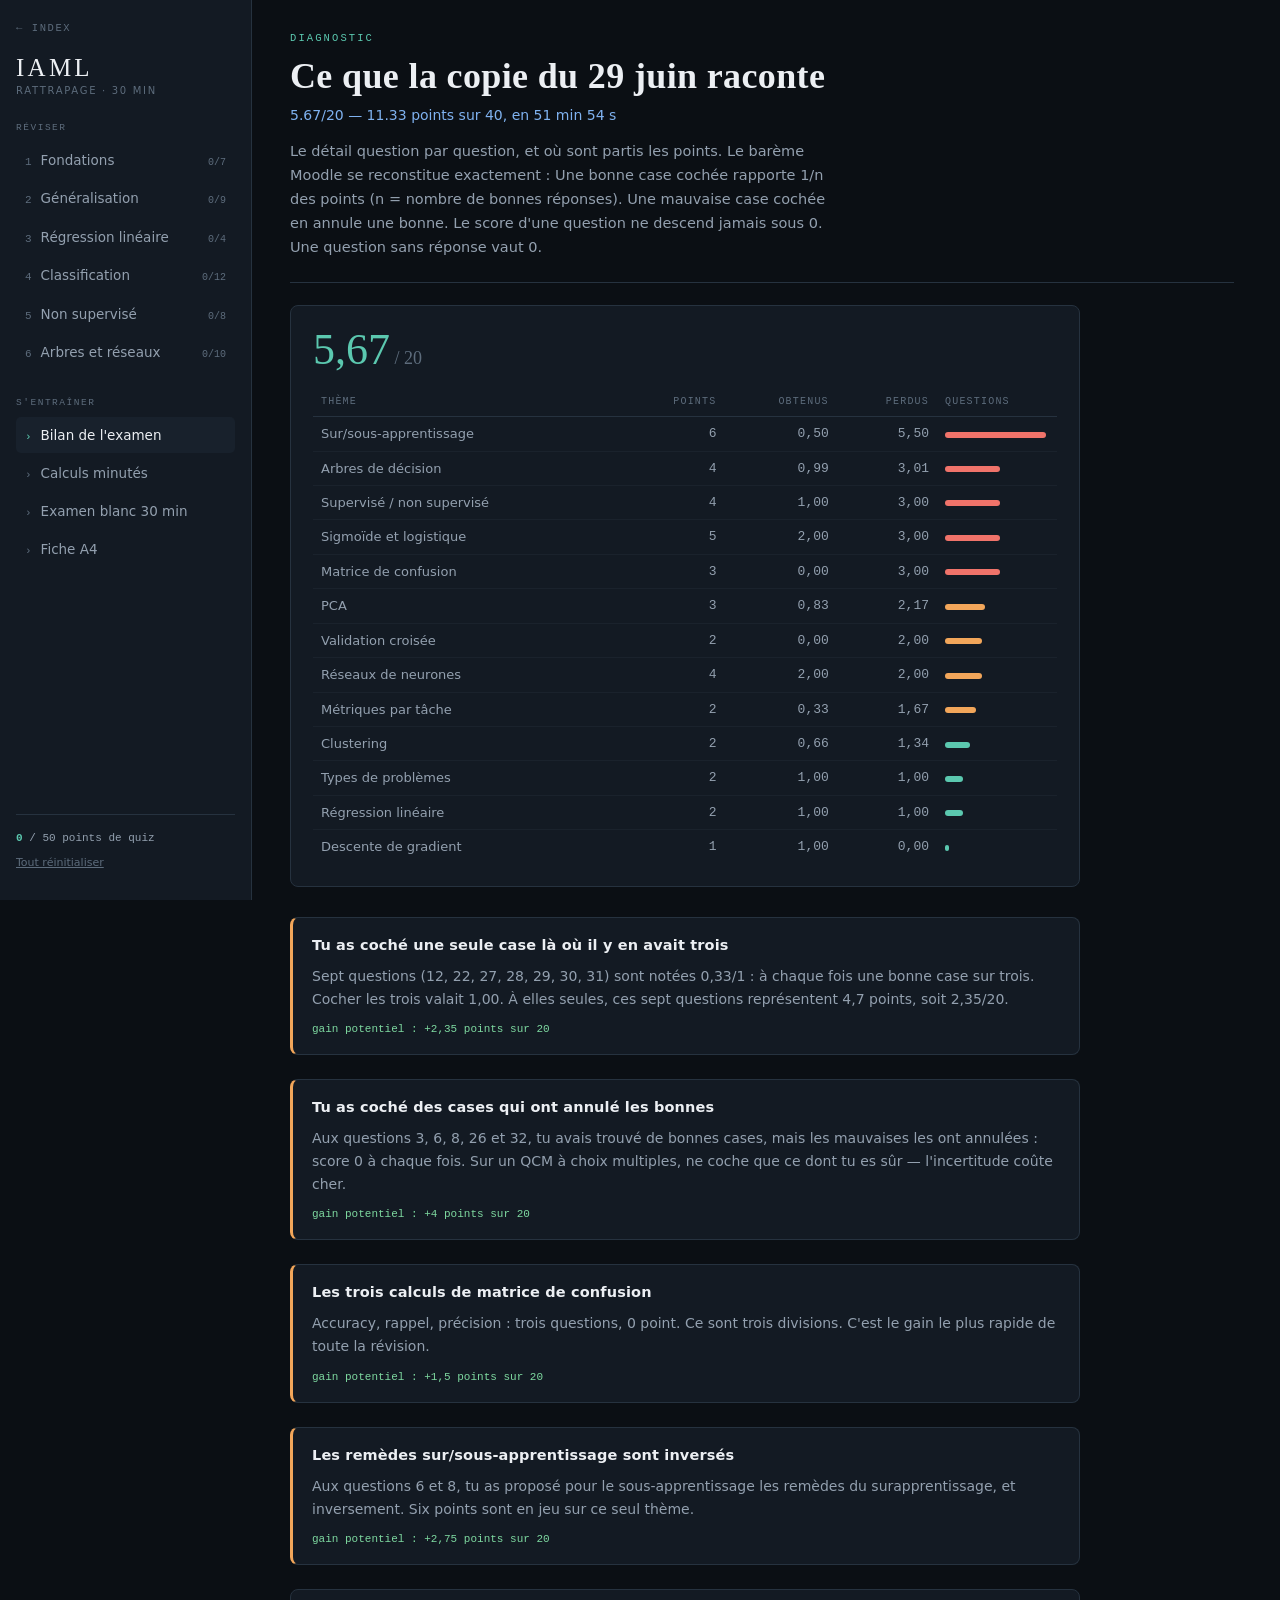
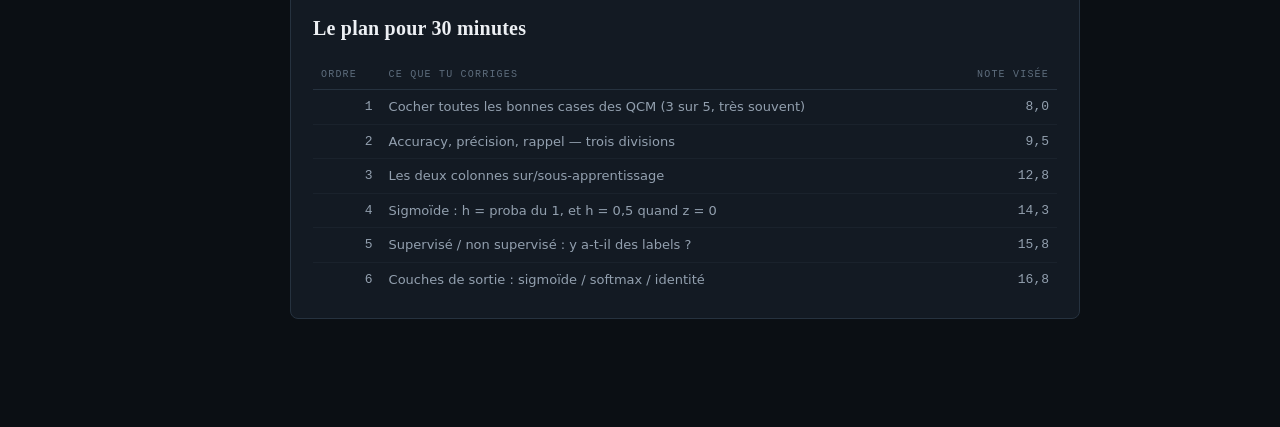
==== iaml/index.html @ ef94db61 "feat: split iaml into a folder with one page per chapter" ====
<!doctype html>
<html lang="fr">
<head>
<meta charset="utf-8">
<meta name="viewport" content="width=device-width,initial-scale=1">
<title>IAML — révision pour le rattrapage</title>
<meta name="description" content="Révision ciblée IAML : 25 fiches, 50 questions dont 36 tombées à l'examen, calculs minutés, examen blanc de 30 minutes et fiche A4.">
<link rel="stylesheet" href="style.css">
</head>
<body data-view="bilan">
<div class="shell">
<aside class="rail"></aside>
<main class="stage"></main>
</div>
<script src="data.js"></script>
<script src="app.js"></script>
</body>
</html>
---- iaml/style.css ----
*,*::before,*::after{box-sizing:border-box}
:root{
  --bg:#0B0F14; --card:#131A23; --card2:#18212C; --line:#26323F;
  --ink:#ECEFF3; --dim:#93A0AF; --faint:#5D6C7C;
  --acc:#5BC8AF; --acc2:#7FB2F0; --warn:#F2A65A; --bad:#F0736A; --good:#7ED9A0; --purple:#B79CF0;
  --serif:"Iowan Old Style","Palatino Linotype",Palatino,"Book Antiqua",Georgia,serif;
  --sans:ui-sans-serif,system-ui,-apple-system,"Segoe UI",Roboto,Helvetica,Arial,sans-serif;
  --mono:ui-monospace,"SF Mono",SFMono-Regular,"Cascadia Code","JetBrains Mono",Menlo,Consolas,monospace;
}
html,body{margin:0;padding:0}
body{background:var(--bg);color:var(--ink);font-family:var(--sans);font-size:15px;line-height:1.65;
  -webkit-font-smoothing:antialiased}
h1,h2,h3{font-family:var(--serif);font-weight:600;margin:0;letter-spacing:.01em}
button{font-family:inherit;font-size:inherit;cursor:pointer}
code{font-family:var(--mono);font-size:.9em;background:#1C2530;padding:.1em .35em;border-radius:3px;color:var(--acc)}
:focus-visible{outline:2px solid var(--acc);outline-offset:2px}

.shell{display:flex;min-height:100vh}
.rail{width:252px;flex:0 0 252px;background:var(--card);border-right:1px solid var(--line);
  position:sticky;top:0;height:100vh;overflow-y:auto;padding:20px 16px 26px;display:flex;
  flex-direction:column;gap:18px}
.stage{flex:1;min-width:0;padding:30px 38px 90px;max-width:1020px}
.brand{font-family:var(--serif);font-size:25px;letter-spacing:.13em;line-height:1}
.brand small{display:block;font-family:var(--sans);font-size:10px;letter-spacing:.17em;
  text-transform:uppercase;color:var(--faint);margin-top:6px}
.navsec{font-family:var(--mono);font-size:9.5px;letter-spacing:.16em;text-transform:uppercase;
  color:var(--faint);margin:6px 0 6px}
.nav{display:flex;flex-direction:column;gap:2px}
.nav a{display:flex;gap:9px;align-items:baseline;width:100%;text-align:left;background:none;
  border:0;border-radius:5px;padding:7px 9px;color:var(--dim);font-size:13.5px;transition:.15s;
  text-decoration:none}
.nav a:hover{background:var(--card2);color:var(--ink)}
.nav a[aria-current="true"]{background:var(--card2);color:var(--ink)}
.nav a[aria-current="true"] .n{color:var(--acc)}
.n{font-family:var(--mono);font-size:11px;color:var(--faint);flex:0 0 auto}
.nav .sc{margin-left:auto;font-family:var(--mono);font-size:10px;color:var(--faint)}
.railfoot{margin-top:auto;border-top:1px solid var(--line);padding-top:14px}
.railfoot .k{font-family:var(--mono);font-size:11px;color:var(--dim)}
.railfoot .k b{color:var(--acc)}
.linkbtn{background:none;border:0;color:var(--faint);font-size:11px;text-decoration:underline;
  padding:0;margin-top:9px}
.linkbtn:hover{color:var(--bad)}
.home-btn{display:inline-flex;align-items:center;font-family:var(--mono);font-size:10.5px;
  color:var(--faint);text-decoration:none;text-transform:uppercase;letter-spacing:.15em;
  transition:color .15s}
.home-btn:hover{color:var(--acc)}

.hero{border-bottom:1px solid var(--line);padding-bottom:22px;margin-bottom:22px}
.eyebrow{font-family:var(--mono);font-size:10.5px;letter-spacing:.2em;text-transform:uppercase;
  color:var(--acc);margin-bottom:10px}
.hero h1{font-size:36px;line-height:1.1;margin-bottom:7px}
.hero .sub{color:var(--acc2);font-size:14px;margin:0 0 13px}
.hero .blurb{color:var(--dim);font-size:14.5px;max-width:60ch;margin:0}

.tabs{display:flex;gap:3px;margin:0 0 24px;border-bottom:1px solid var(--line);flex-wrap:wrap}
.tabs button{background:none;border:0;border-bottom:2px solid transparent;color:var(--faint);
  padding:9px 14px;font-size:13px;margin-bottom:-1px}
.tabs button:hover{color:var(--ink)}
.tabs button[aria-selected="true"]{color:var(--ink);border-bottom-color:var(--acc)}
.tabs .c{font-family:var(--mono);font-size:10px;color:var(--faint);margin-left:5px}
.panel[hidden]{display:none}

/* fiches */
.notions{display:grid;gap:15px;max-width:800px}
.nsec{margin:24px 0 2px}
.notions>.nsec:first-child{margin-top:0}
.nsec h2{font-size:22px;margin-bottom:6px}
.nsec p{margin:0;color:var(--faint);font-size:14px;max-width:62ch}
.nsec .rule{height:1px;background:linear-gradient(90deg,var(--line),transparent);margin-top:14px}
.notion{background:var(--card);border:1px solid var(--line);border-radius:8px;padding:17px 19px;
  border-left:3px solid var(--faint)}
.notion h3{font-family:var(--sans);font-size:15px;font-weight:650;margin-bottom:8px}
.notion .kind{font-family:var(--mono);font-size:9.5px;letter-spacing:.15em;text-transform:uppercase;
  display:block;margin-bottom:6px}
.notion .lead{font-family:var(--serif);font-size:17px;line-height:1.45;color:var(--ink);
  margin:0 0 12px;max-width:56ch}
.nbody{color:var(--dim);font-size:14.2px}
.nbody p{margin:0 0 10px}.nbody p:last-child{margin-bottom:0}
.nbody strong{color:var(--ink);font-weight:600}.nbody em{color:var(--ink)}
.notion.def{border-left-color:var(--acc)}.notion.def .kind{color:var(--acc)}
.notion.thm{border-left-color:var(--acc2)}.notion.thm .kind{color:var(--acc2)}
.notion.algo{border-left-color:var(--good)}.notion.algo .kind{color:var(--good)}
.notion.warn{border-left-color:var(--warn)}.notion.warn .kind{color:var(--warn)}
.formula{margin:13px 0;padding:12px 15px;background:#0A0E14;border:1px solid var(--line);
  border-radius:6px;text-align:center;font-family:var(--serif);font-size:16px;color:var(--acc);
  line-height:1.7;overflow-x:auto}
.nex{margin:13px 0 0;background:#080C11;border:1px solid var(--line);border-radius:6px;overflow:hidden}
.nex .lab{font-family:var(--mono);font-size:9.5px;letter-spacing:.15em;text-transform:uppercase;
  color:var(--faint);padding:6px 13px;border-bottom:1px solid var(--line);background:#0D141C}
.nex pre{margin:0;font-family:var(--mono);font-size:12.3px;line-height:1.6;color:#C2CDDA;
  padding:12px 15px;overflow-x:auto;white-space:pre}
.nfig{margin:13px 0 0;display:flex;justify-content:center;background:#080C11;
  border:1px solid var(--line);border-radius:6px;padding:13px 10px}
.nfig svg{width:100%;max-width:430px;height:auto}
.see{margin-top:13px;display:flex;flex-wrap:wrap;gap:6px;align-items:center}
.see .lbl{font-family:var(--mono);font-size:9.5px;letter-spacing:.13em;text-transform:uppercase;color:var(--faint)}
.see button{background:none;border:1px solid var(--line);border-radius:99px;padding:3px 10px;
  font-family:var(--mono);font-size:10.5px;color:var(--acc2)}
.see button:hover{border-color:var(--acc2);background:#101C29}

/* questions */
.qwrap{display:grid;gap:12px;max-width:790px}
.q{background:var(--card);border:1px solid var(--line);border-radius:8px;padding:16px 18px}
.q.done{border-color:#2B4A3C}
.qh{display:flex;gap:10px;align-items:baseline;margin-bottom:6px}
.qn{font-family:var(--mono);font-size:10.5px;color:var(--faint);flex:0 0 auto}
.tagx{font-family:var(--mono);font-size:9px;letter-spacing:.1em;text-transform:uppercase;
  border:1px solid var(--line);border-radius:99px;padding:1px 8px;color:var(--faint);flex:0 0 auto}
.tagx.ex{border-color:#5A4A2A;color:var(--warn)}
.qt{font-size:14.5px;font-weight:500;margin-bottom:11px}
.multi-hint{font-family:var(--mono);font-size:10.5px;color:var(--warn);margin-bottom:9px}
.ch{display:grid;gap:6px}
.ch button{text-align:left;background:var(--card2);border:1px solid var(--line);border-radius:5px;
  padding:9px 12px;color:var(--dim);font-size:13.5px;transition:.14s;display:flex;gap:9px}
.ch button:hover:not(:disabled){border-color:var(--faint);color:var(--ink)}
.ch button .bx{font-family:var(--mono);flex:0 0 auto;color:var(--faint)}
.ch button.sel{border-color:var(--acc2);color:var(--ink)}
.ch button.sel .bx{color:var(--acc2)}
.ch button.good{border-color:var(--good);color:var(--good);background:#0D1F16}
.ch button.good .bx{color:var(--good)}
.ch button.bad{border-color:var(--bad);color:var(--bad);background:#1F1113}
.ch button.bad .bx{color:var(--bad)}
.ch button.miss{border-color:var(--warn);background:#1C1509}
.ch button.miss .bx{color:var(--warn)}
.ch button:disabled{cursor:default}
.numin{display:flex;gap:8px;align-items:center;flex-wrap:wrap}
.numin input{background:#080C11;border:1px solid var(--line);border-radius:5px;padding:8px 12px;
  color:var(--ink);font-family:var(--mono);font-size:14px;width:150px}
.numin input:focus{outline:none;border-color:var(--acc)}
.act{display:flex;gap:7px;margin-top:11px;flex-wrap:wrap}
.btn{border:1px solid var(--line);background:var(--card2);color:var(--dim);border-radius:5px;
  padding:7px 14px;font-size:13px;transition:.14s}
.btn:hover:not(:disabled){color:var(--ink);border-color:var(--faint)}
.btn:disabled{opacity:.45;cursor:not-allowed}
.btn.p{border-color:var(--acc);color:var(--acc)}
.btn.p:hover:not(:disabled){background:#0C201B}
.why{margin-top:11px;padding:10px 13px;background:#080C11;border-left:2px solid var(--acc2);
  border-radius:4px;font-size:13.2px;color:var(--dim)}
.why b{color:var(--acc2)}
.score{font-family:var(--mono);font-size:11.5px;margin-top:9px}
.score.ok{color:var(--good)}.score.part{color:var(--warn)}.score.no{color:var(--bad)}
.bar{font-family:var(--mono);font-size:12px;color:var(--dim);margin-bottom:16px;
  background:var(--card);border:1px solid var(--line);border-radius:6px;padding:10px 14px}
.bar b{color:var(--acc)}

/* drills */
.dgrid{display:grid;gap:12px;max-width:790px}
.drill{background:var(--card);border:1px solid var(--line);border-radius:8px;padding:16px 18px}
.drill h3{font-family:var(--sans);font-size:14.5px;font-weight:650;margin-bottom:4px}
.drill .d{color:var(--faint);font-size:12.5px;margin-bottom:12px}
.dstate{font-family:var(--mono);font-size:12px;color:var(--dim);margin-top:10px}
.dstate .ok{color:var(--good)}.dstate .no{color:var(--bad)}
.dq{background:#080C11;border:1px solid var(--line);border-radius:6px;padding:12px 15px;
  font-family:var(--mono);font-size:12.5px;color:#C2CDDA;white-space:pre;overflow-x:auto;margin-bottom:11px}
.streak{font-family:var(--mono);font-size:11px;color:var(--faint);margin-left:auto}

/* exam mode */
.exambox{max-width:800px}
.timer{position:sticky;top:0;z-index:20;background:var(--card);border:1px solid var(--line);
  border-radius:8px;padding:11px 16px;display:flex;align-items:center;gap:16px;margin-bottom:18px}
.timer .t{font-family:var(--mono);font-size:22px;color:var(--acc);font-weight:600}
.timer .t.low{color:var(--bad)}
.timer .prog{flex:1;height:5px;background:var(--card2);border-radius:99px;overflow:hidden}
.timer .prog i{display:block;height:100%;background:var(--acc);transition:width .4s linear}
.timer .meta{font-family:var(--mono);font-size:11px;color:var(--faint)}
.result{background:var(--card);border:1px solid var(--line);border-radius:8px;padding:22px;margin-bottom:18px}
.result .big{font-family:var(--serif);font-size:44px;color:var(--acc);line-height:1}
.result .big small{font-size:18px;color:var(--faint)}
.tbl{width:100%;border-collapse:collapse;font-size:13px;margin-top:16px}
.tbl th{text-align:left;font-family:var(--mono);font-size:10px;letter-spacing:.12em;
  text-transform:uppercase;color:var(--faint);border-bottom:1px solid var(--line);padding:6px 8px;font-weight:500}
.tbl td{padding:6px 8px;border-bottom:1px solid #1A222C;color:var(--dim)}
.tbl td.num{font-family:var(--mono);text-align:right}
.tbl tr:last-child td{border-bottom:0}
.pill{display:inline-block;height:6px;border-radius:99px;background:var(--acc);vertical-align:middle}
.pill.lo{background:var(--bad)}.pill.mid{background:var(--warn)}

/* bilan */
.lesson{background:var(--card);border:1px solid var(--line);border-left:3px solid var(--warn);
  border-radius:8px;padding:16px 19px;margin-bottom:12px}
.lesson h3{font-family:var(--sans);font-size:14.5px;font-weight:650;margin-bottom:7px}
.lesson p{margin:0;color:var(--dim);font-size:14px}
.lesson .gain{font-family:var(--mono);font-size:11px;color:var(--good);margin-top:9px}

/* fiche A4 */
.a4wrap{max-width:900px}
.a4{background:#fff;color:#111;border-radius:4px;padding:14mm 12mm;font-size:8.4px;line-height:1.32;
  font-family:var(--sans);column-count:2;column-gap:7mm;column-rule:1px solid #ccc}
.a4 h2{font-size:11px;font-family:var(--sans);font-weight:800;margin:0 0 3px;
  border-bottom:1.5px solid #111;padding-bottom:1px;break-after:avoid}
.a4 h3{font-size:8.8px;font-family:var(--sans);font-weight:700;margin:6px 0 2px;break-after:avoid}
.a4 p,.a4 ul{margin:0 0 4px}
.a4 ul{padding-left:11px}
.a4 li{margin-bottom:1px}
.a4 .box{border:1px solid #333;padding:3px 5px;margin:0 0 5px;break-inside:avoid;background:#f6f6f6}
.a4 .f{font-family:var(--mono);font-size:8px;background:#eee;padding:1px 3px;border-radius:2px}
.a4 table{width:100%;border-collapse:collapse;font-size:7.6px;margin:0 0 5px}
.a4 th,.a4 td{border:1px solid #999;padding:1.5px 3px;text-align:left}
.a4 th{background:#e8e8e8;font-weight:700}
.a4 .warn{border-left:2.5px solid #111;padding-left:4px;margin:0 0 4px}
@media print{
  body{background:#fff}
  .rail,.tabs,.hero,.noprint{display:none!important}
  .stage{padding:0;max-width:none}
  .a4{column-count:2;padding:0;border-radius:0;font-size:8.4px}
  @page{size:A4 portrait;margin:10mm}
}

@media (max-width:900px){
  .shell{flex-direction:column}
  .rail{position:static;width:auto;flex:none;height:auto;border-right:0;border-bottom:1px solid var(--line)}
  .stage{padding:22px 18px 70px}
  .hero h1{font-size:29px}
  .nav{flex-direction:row;overflow-x:auto;gap:4px;padding-bottom:4px}
  .nav a{white-space:nowrap;width:auto}
  .nav .sc{display:none}
  .railfoot{margin-top:12px}
  .a4{column-count:1;font-size:11px}
}
@media (prefers-reduced-motion:reduce){*{animation-duration:.001ms!important;transition-duration:.001ms!important}}
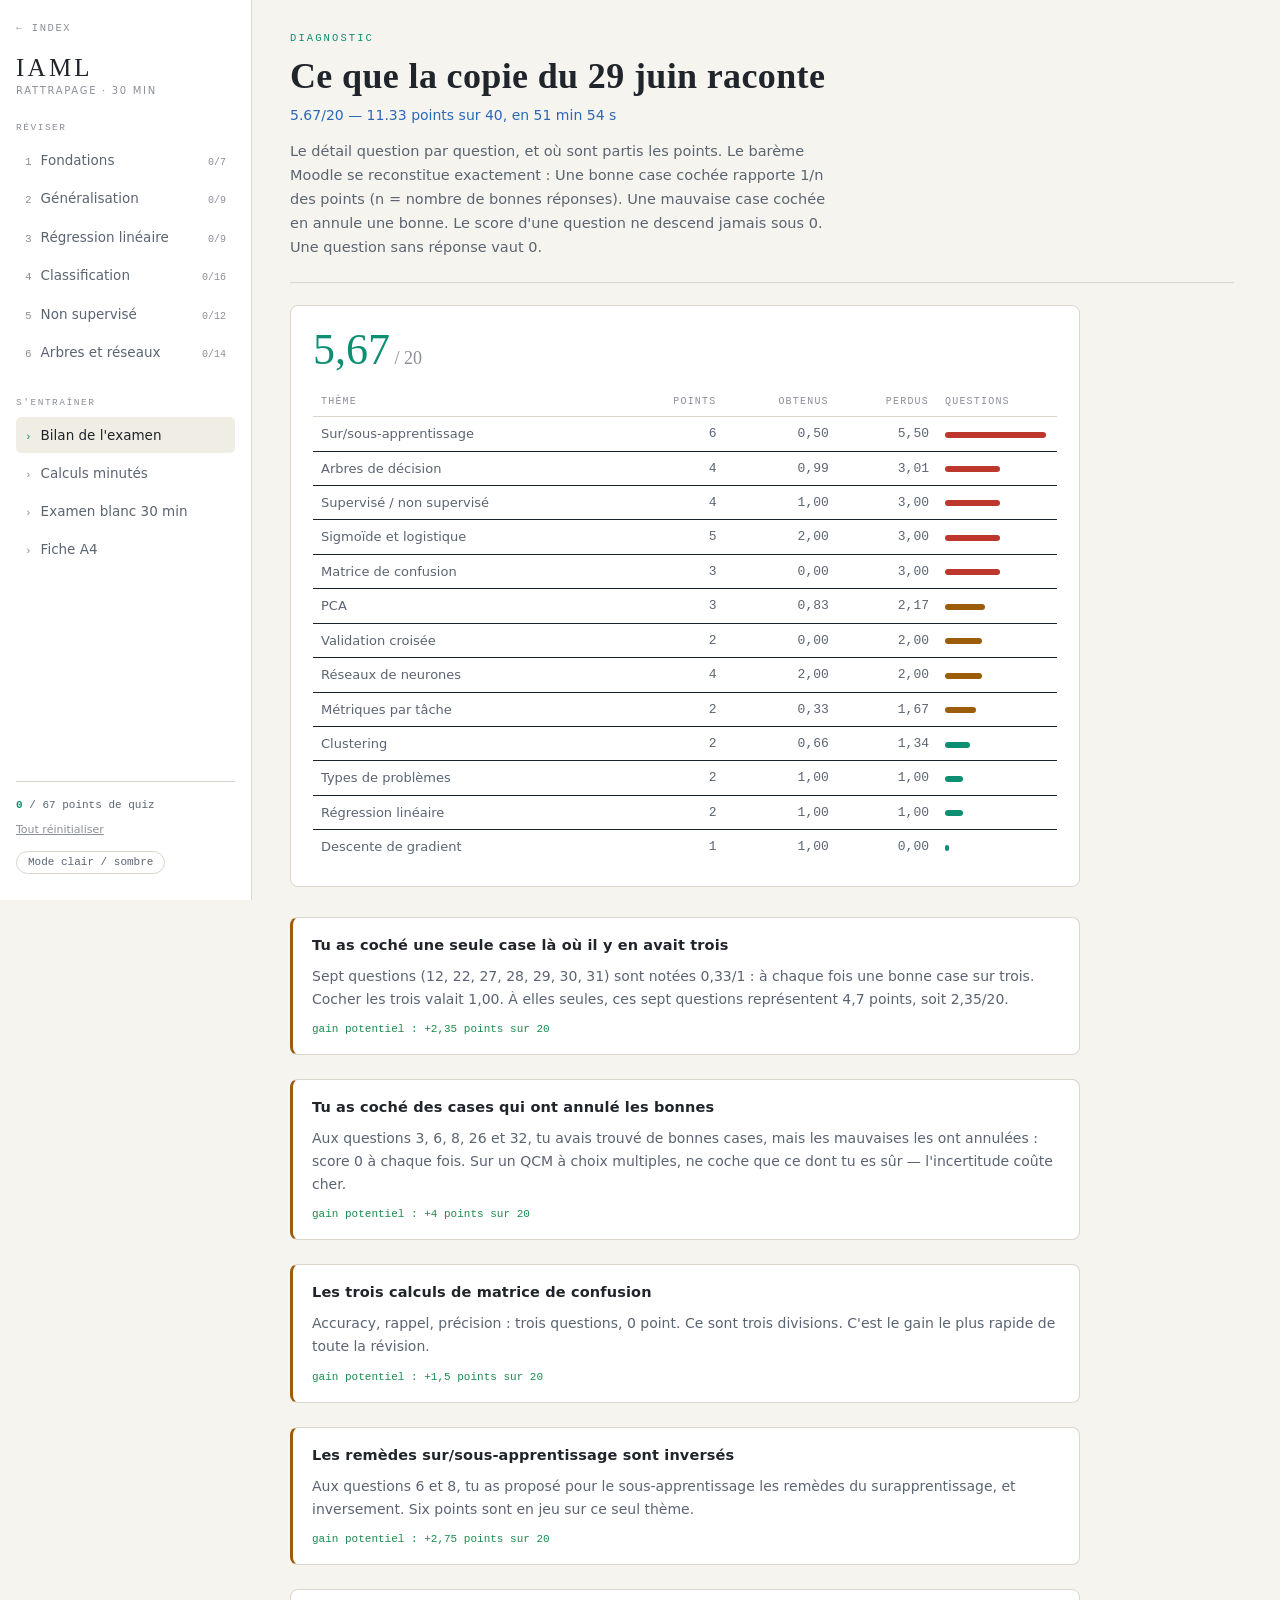
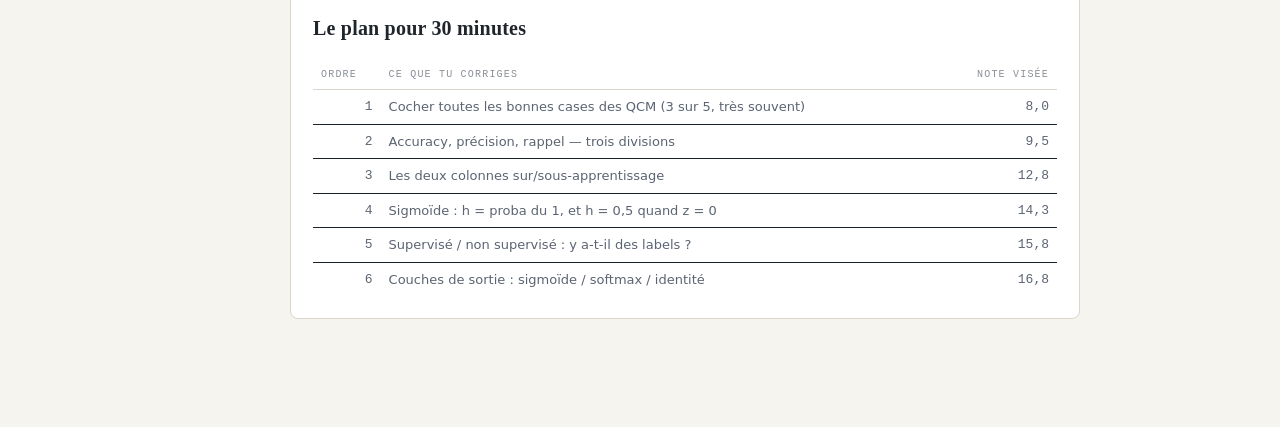
==== commit be2f280e: "feat: add shared light/dark theme toggle across index, theg and iaml" ====
--- a/iaml/index.html
+++ b/iaml/index.html
@@ -5,6 +5,8 @@
 <meta name="viewport" content="width=device-width,initial-scale=1">
 <title>IAML — révision pour le rattrapage</title>
 <meta name="description" content="Révision ciblée IAML : 25 fiches, 50 questions dont 36 tombées à l'examen, calculs minutés, examen blanc de 30 minutes et fiche A4.">
+<link rel="stylesheet" href="../theme.css">
+<script src="../theme.js"></script>
 <link rel="stylesheet" href="style.css">
 </head>
 <body data-view="bilan">
--- a/theme.css
+++ b/theme.css
@@ -0,0 +1,46 @@
+/* Shared design tokens + light/dark theme switch for the whole site
+   (index.html, theg.html, iaml/*). One palette, defined once. */
+:root{
+  --bg:#0B0F14; --card:#131A23; --card2:#18212C; --line:#26323F;
+  --ink:#ECEFF3; --dim:#93A0AF; --faint:#5D6C7C;
+  --acc:#5BC8AF; --acc2:#7FB2F0; --warn:#F2A65A; --bad:#F0736A; --good:#7ED9A0; --purple:#B79CF0;
+  --well:#080C11;
+
+  /* theg.html / index.html use a second vocabulary for the same roles */
+  --board:var(--card); --board2:var(--card2); --chalk:var(--ink);
+  --yellow:var(--warn); --cyan:var(--acc2); --magenta:var(--purple);
+  --green:var(--good); --red:var(--bad);
+}
+
+@media (prefers-color-scheme: light){
+  /* No explicit choice saved yet: follow the OS preference. */
+  :root:not([data-theme="dark"]){ --bg:#F6F4EE; --card:#FFFFFF; --card2:#F0EDE4; --line:#DAD6CC;
+    --ink:#20242B; --dim:#5B6472; --faint:#8B8F97;
+    --acc:#0E8E72; --acc2:#2C68B8; --warn:#9C5D0A; --bad:#BD372C; --good:#1C8A4E; --purple:#6B42AE;
+    --well:#ECE8DD;
+  }
+}
+:root[data-theme="light"]{
+  --bg:#F6F4EE; --card:#FFFFFF; --card2:#F0EDE4; --line:#DAD6CC;
+  --ink:#20242B; --dim:#5B6472; --faint:#8B8F97;
+  --acc:#0E8E72; --acc2:#2C68B8; --warn:#9C5D0A; --bad:#BD372C; --good:#1C8A4E; --purple:#6B42AE;
+  --well:#ECE8DD;
+}
+
+.theme-toggle{
+  display:block;background:none;border:1px solid var(--line);border-radius:99px;
+  font-family:var(--mono);font-size:11px;color:var(--dim,var(--faint));
+  padding:5px 11px;margin-top:10px;cursor:pointer;transition:.15s;line-height:1;
+}
+.theme-toggle:hover{color:var(--ink,var(--chalk));border-color:var(--faint)}
+
+/* SVG figures (iaml's FIG object, theg's FIG/NFIG) hardcode their own stroke/
+   fill hex colors rather than using variables — recoloring ~50 draw functions
+   isn't worth it, so adapt them for light mode with a scoped filter instead.
+   Kept narrow (just the <svg>, not the whole page) to avoid a Chromium bug
+   where filter on a large ancestor with GPU-promoted descendants (anything
+   with a transform transition) only partially composites. */
+:root[data-theme="light"] .nfig svg{ filter:invert(0.93) hue-rotate(180deg); }
+@media (prefers-color-scheme: light){
+  :root:not([data-theme="dark"]) .nfig svg{ filter:invert(0.93) hue-rotate(180deg); }
+}
--- a/iaml/style.css
+++ b/iaml/style.css
@@ -1,18 +1,27 @@
 *,*::before,*::after{box-sizing:border-box}
 :root{
-  --bg:#0B0F14; --card:#131A23; --card2:#18212C; --line:#26323F;
-  --ink:#ECEFF3; --dim:#93A0AF; --faint:#5D6C7C;
-  --acc:#5BC8AF; --acc2:#7FB2F0; --warn:#F2A65A; --bad:#F0736A; --good:#7ED9A0; --purple:#B79CF0;
   --serif:"Iowan Old Style","Palatino Linotype",Palatino,"Book Antiqua",Georgia,serif;
   --sans:ui-sans-serif,system-ui,-apple-system,"Segoe UI",Roboto,Helvetica,Arial,sans-serif;
   --mono:ui-monospace,"SF Mono",SFMono-Regular,"Cascadia Code","JetBrains Mono",Menlo,Consolas,monospace;
+  --well2:#0D141C; --tint-acc:#0C201B; --tint-good:#0D1F16; --tint-bad:#1F1113; --tint-warn:#1C1509;
+  --well-ink:#C2CDDA; --done-line:#2B4A3C; --examtag-line:#5A4A2A;
+}
+@media (prefers-color-scheme: light){
+  :root:not([data-theme="dark"]){
+    --well2:#E5E0D2; --tint-acc:#DFF3EC; --tint-good:#E2F5E8; --tint-bad:#FBE7E5; --tint-warn:#FBF0DC;
+    --well-ink:#2E3440; --done-line:#9BCBAE; --examtag-line:#D9B98A;
+  }
+}
+:root[data-theme="light"]{
+  --well2:#E5E0D2; --tint-acc:#DFF3EC; --tint-good:#E2F5E8; --tint-bad:#FBE7E5; --tint-warn:#FBF0DC;
+  --well-ink:#2E3440; --done-line:#9BCBAE; --examtag-line:#D9B98A;
 }
 html,body{margin:0;padding:0}
 body{background:var(--bg);color:var(--ink);font-family:var(--sans);font-size:15px;line-height:1.65;
   -webkit-font-smoothing:antialiased}
 h1,h2,h3{font-family:var(--serif);font-weight:600;margin:0;letter-spacing:.01em}
 button{font-family:inherit;font-size:inherit;cursor:pointer}
-code{font-family:var(--mono);font-size:.9em;background:#1C2530;padding:.1em .35em;border-radius:3px;color:var(--acc)}
+code{font-family:var(--mono);font-size:.9em;background:var(--card2);padding:.1em .35em;border-radius:3px;color:var(--acc)}
 :focus-visible{outline:2px solid var(--acc);outline-offset:2px}
 
 .shell{display:flex;min-height:100vh}
@@ -62,13 +71,13 @@
 
 /* fiches */
 .notions{display:grid;gap:15px;max-width:800px}
-.nsec{margin:24px 0 2px}
+.nsec{margin:24px 0 2px;min-width:0}
 .notions>.nsec:first-child{margin-top:0}
 .nsec h2{font-size:22px;margin-bottom:6px}
 .nsec p{margin:0;color:var(--faint);font-size:14px;max-width:62ch}
 .nsec .rule{height:1px;background:linear-gradient(90deg,var(--line),transparent);margin-top:14px}
 .notion{background:var(--card);border:1px solid var(--line);border-radius:8px;padding:17px 19px;
-  border-left:3px solid var(--faint)}
+  border-left:3px solid var(--faint);min-width:0}
 .notion h3{font-family:var(--sans);font-size:15px;font-weight:650;margin-bottom:8px}
 .notion .kind{font-family:var(--mono);font-size:9.5px;letter-spacing:.15em;text-transform:uppercase;
   display:block;margin-bottom:6px}
@@ -81,32 +90,32 @@
 .notion.thm{border-left-color:var(--acc2)}.notion.thm .kind{color:var(--acc2)}
 .notion.algo{border-left-color:var(--good)}.notion.algo .kind{color:var(--good)}
 .notion.warn{border-left-color:var(--warn)}.notion.warn .kind{color:var(--warn)}
-.formula{margin:13px 0;padding:12px 15px;background:#0A0E14;border:1px solid var(--line);
+.formula{margin:13px 0;padding:12px 15px;background:var(--well);border:1px solid var(--line);
   border-radius:6px;text-align:center;font-family:var(--serif);font-size:16px;color:var(--acc);
   line-height:1.7;overflow-x:auto}
-.nex{margin:13px 0 0;background:#080C11;border:1px solid var(--line);border-radius:6px;overflow:hidden}
+.nex{margin:13px 0 0;background:var(--well);border:1px solid var(--line);border-radius:6px;overflow:hidden}
 .nex .lab{font-family:var(--mono);font-size:9.5px;letter-spacing:.15em;text-transform:uppercase;
-  color:var(--faint);padding:6px 13px;border-bottom:1px solid var(--line);background:#0D141C}
-.nex pre{margin:0;font-family:var(--mono);font-size:12.3px;line-height:1.6;color:#C2CDDA;
+  color:var(--faint);padding:6px 13px;border-bottom:1px solid var(--line);background:var(--well2)}
+.nex pre{margin:0;font-family:var(--mono);font-size:12.3px;line-height:1.6;color:var(--well-ink);
   padding:12px 15px;overflow-x:auto;white-space:pre}
-.nfig{margin:13px 0 0;display:flex;justify-content:center;background:#080C11;
+.nfig{margin:13px 0 0;display:flex;justify-content:center;background:var(--well);
   border:1px solid var(--line);border-radius:6px;padding:13px 10px}
 .nfig svg{width:100%;max-width:430px;height:auto}
 .see{margin-top:13px;display:flex;flex-wrap:wrap;gap:6px;align-items:center}
 .see .lbl{font-family:var(--mono);font-size:9.5px;letter-spacing:.13em;text-transform:uppercase;color:var(--faint)}
 .see button{background:none;border:1px solid var(--line);border-radius:99px;padding:3px 10px;
   font-family:var(--mono);font-size:10.5px;color:var(--acc2)}
-.see button:hover{border-color:var(--acc2);background:#101C29}
+.see button:hover{border-color:var(--acc2);background:var(--tint-acc)}
 
 /* questions */
 .qwrap{display:grid;gap:12px;max-width:790px}
-.q{background:var(--card);border:1px solid var(--line);border-radius:8px;padding:16px 18px}
-.q.done{border-color:#2B4A3C}
+.q{background:var(--card);border:1px solid var(--line);border-radius:8px;padding:16px 18px;min-width:0}
+.q.done{border-color:var(--done-line)}
 .qh{display:flex;gap:10px;align-items:baseline;margin-bottom:6px}
 .qn{font-family:var(--mono);font-size:10.5px;color:var(--faint);flex:0 0 auto}
 .tagx{font-family:var(--mono);font-size:9px;letter-spacing:.1em;text-transform:uppercase;
   border:1px solid var(--line);border-radius:99px;padding:1px 8px;color:var(--faint);flex:0 0 auto}
-.tagx.ex{border-color:#5A4A2A;color:var(--warn)}
+.tagx.ex{border-color:var(--examtag-line);color:var(--warn)}
 .qt{font-size:14.5px;font-weight:500;margin-bottom:11px}
 .multi-hint{font-family:var(--mono);font-size:10.5px;color:var(--warn);margin-bottom:9px}
 .ch{display:grid;gap:6px}
@@ -116,15 +125,15 @@
 .ch button .bx{font-family:var(--mono);flex:0 0 auto;color:var(--faint)}
 .ch button.sel{border-color:var(--acc2);color:var(--ink)}
 .ch button.sel .bx{color:var(--acc2)}
-.ch button.good{border-color:var(--good);color:var(--good);background:#0D1F16}
+.ch button.good{border-color:var(--good);color:var(--good);background:var(--tint-good)}
 .ch button.good .bx{color:var(--good)}
-.ch button.bad{border-color:var(--bad);color:var(--bad);background:#1F1113}
+.ch button.bad{border-color:var(--bad);color:var(--bad);background:var(--tint-bad)}
 .ch button.bad .bx{color:var(--bad)}
-.ch button.miss{border-color:var(--warn);background:#1C1509}
+.ch button.miss{border-color:var(--warn);background:var(--tint-warn)}
 .ch button.miss .bx{color:var(--warn)}
 .ch button:disabled{cursor:default}
 .numin{display:flex;gap:8px;align-items:center;flex-wrap:wrap}
-.numin input{background:#080C11;border:1px solid var(--line);border-radius:5px;padding:8px 12px;
+.numin input{background:var(--well);border:1px solid var(--line);border-radius:5px;padding:8px 12px;
   color:var(--ink);font-family:var(--mono);font-size:14px;width:150px}
 .numin input:focus{outline:none;border-color:var(--acc)}
 .act{display:flex;gap:7px;margin-top:11px;flex-wrap:wrap}
@@ -133,25 +142,25 @@
 .btn:hover:not(:disabled){color:var(--ink);border-color:var(--faint)}
 .btn:disabled{opacity:.45;cursor:not-allowed}
 .btn.p{border-color:var(--acc);color:var(--acc)}
-.btn.p:hover:not(:disabled){background:#0C201B}
-.why{margin-top:11px;padding:10px 13px;background:#080C11;border-left:2px solid var(--acc2);
+.btn.p:hover:not(:disabled){background:var(--tint-acc)}
+.why{margin-top:11px;padding:10px 13px;background:var(--well);border-left:2px solid var(--acc2);
   border-radius:4px;font-size:13.2px;color:var(--dim)}
 .why b{color:var(--acc2)}
 .score{font-family:var(--mono);font-size:11.5px;margin-top:9px}
 .score.ok{color:var(--good)}.score.part{color:var(--warn)}.score.no{color:var(--bad)}
 .bar{font-family:var(--mono);font-size:12px;color:var(--dim);margin-bottom:16px;
-  background:var(--card);border:1px solid var(--line);border-radius:6px;padding:10px 14px}
+  background:var(--card);border:1px solid var(--line);border-radius:6px;padding:10px 14px;min-width:0}
 .bar b{color:var(--acc)}
 
 /* drills */
 .dgrid{display:grid;gap:12px;max-width:790px}
-.drill{background:var(--card);border:1px solid var(--line);border-radius:8px;padding:16px 18px}
+.drill{background:var(--card);border:1px solid var(--line);border-radius:8px;padding:16px 18px;min-width:0}
 .drill h3{font-family:var(--sans);font-size:14.5px;font-weight:650;margin-bottom:4px}
 .drill .d{color:var(--faint);font-size:12.5px;margin-bottom:12px}
 .dstate{font-family:var(--mono);font-size:12px;color:var(--dim);margin-top:10px}
 .dstate .ok{color:var(--good)}.dstate .no{color:var(--bad)}
-.dq{background:#080C11;border:1px solid var(--line);border-radius:6px;padding:12px 15px;
-  font-family:var(--mono);font-size:12.5px;color:#C2CDDA;white-space:pre;overflow-x:auto;margin-bottom:11px}
+.dq{background:var(--well);border:1px solid var(--line);border-radius:6px;padding:12px 15px;
+  font-family:var(--mono);font-size:12.5px;color:var(--well-ink);white-space:pre;overflow-x:auto;margin-bottom:11px}
 .streak{font-family:var(--mono);font-size:11px;color:var(--faint);margin-left:auto}
 
 /* exam mode */
@@ -163,7 +172,8 @@
 .timer .prog{flex:1;height:5px;background:var(--card2);border-radius:99px;overflow:hidden}
 .timer .prog i{display:block;height:100%;background:var(--acc);transition:width .4s linear}
 .timer .meta{font-family:var(--mono);font-size:11px;color:var(--faint)}
-.result{background:var(--card);border:1px solid var(--line);border-radius:8px;padding:22px;margin-bottom:18px}
+.result{background:var(--card);border:1px solid var(--line);border-radius:8px;padding:22px;
+  margin-bottom:18px;min-width:0;overflow-x:auto}
 .result .big{font-family:var(--serif);font-size:44px;color:var(--acc);line-height:1}
 .result .big small{font-size:18px;color:var(--faint)}
 .tbl{width:100%;border-collapse:collapse;font-size:13px;margin-top:16px}
@@ -177,7 +187,7 @@
 
 /* bilan */
 .lesson{background:var(--card);border:1px solid var(--line);border-left:3px solid var(--warn);
-  border-radius:8px;padding:16px 19px;margin-bottom:12px}
+  border-radius:8px;padding:16px 19px;margin-bottom:12px;min-width:0}
 .lesson h3{font-family:var(--sans);font-size:14.5px;font-weight:650;margin-bottom:7px}
 .lesson p{margin:0;color:var(--dim);font-size:14px}
 .lesson .gain{font-family:var(--mono);font-size:11px;color:var(--good);margin-top:9px}
